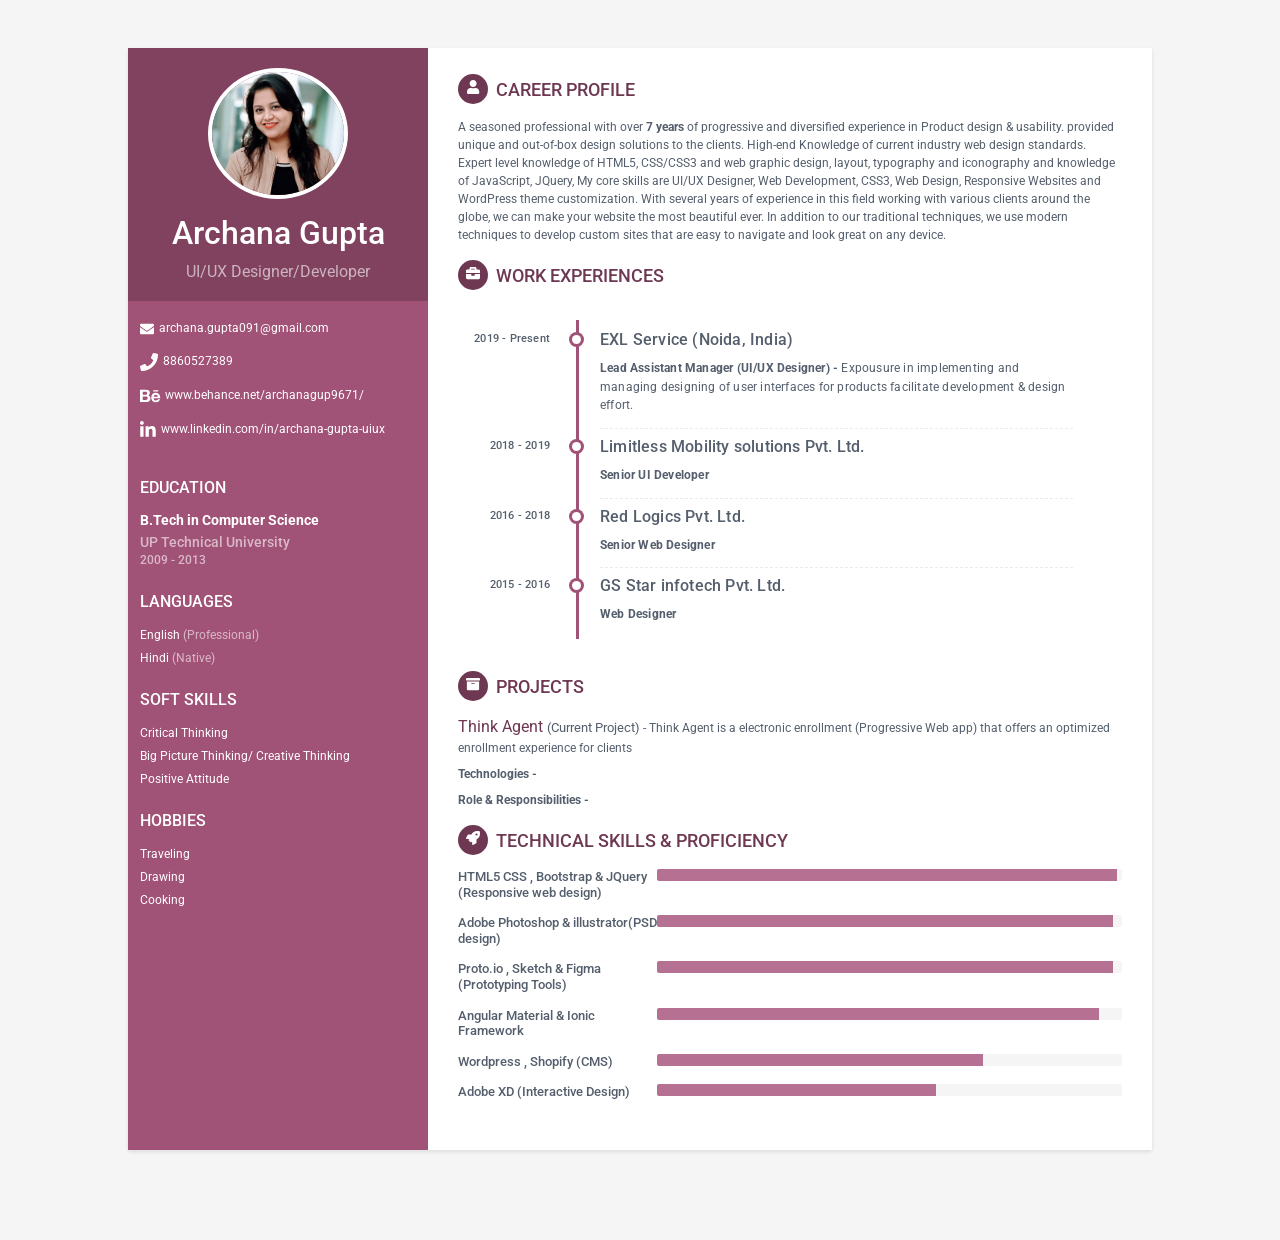
==== index.html @ 9b6590a5 "intial commit" ====
<!DOCTYPE html>
<html lang="en">
<head>
    <title>Archana Gupta Resume</title>
    
    <!-- Meta -->
    <meta charset="utf-8">
    <meta http-equiv="X-UA-Compatible" content="IE=edge">
    <meta name="viewport" content="width=device-width, initial-scale=1.0">
    <meta name="description" content="">
    <meta name="author" content="">    
    <link rel="shortcut icon" href="favicon.ico">  
    <!-- Google Font -->
    <link href='https://fonts.googleapis.com/css?family=Roboto:400,500,400italic,300italic,300,500italic,700,700italic,900,900italic' rel='stylesheet' type='text/css'>
    <!-- FontAwesome JS-->
	<script defer src="assets/fontawesome/js/all.min.js"></script>
    <!-- Global CSS -->
    <link rel="stylesheet" href="assets/plugins/bootstrap/css/bootstrap.min.css">   
    <!-- Theme CSS -->  
    <link id="theme-style" rel="stylesheet" href="assets/css/orbit-4.css">
</head> 

<body>
    <div class="wrapper mt-lg-5">
        <div class="sidebar-wrapper">
            <div class="profile-container">
                <img class="profile" src="assets/images/archana-profile.jpg" width="140px" alt="" />
                <h1 class="name">Archana Gupta</h1>
                <h3 class="tagline">UI/UX Designer/Developer</h3>
            </div><!--//profile-container-->
            
            <div class="contact-container container-block">
                <ul class="list-unstyled contact-list">
                    <li class="email"><i class="fas fa-envelope"></i><a href="mailto: archana.gupta091@gmail.com">archana.gupta091@gmail.com</a></li>
                    <li class="phone"><i class="fas fa-phone"></i><a href="tel:8860527389">8860527389</a></li>
                    <li class="website"><i class="fab fa-behance"></i><a href="https://www.behance.net/archanagup9671/" target="_blank">www.behance.net/archanagup9671/</a></li>
                    <li class="linkedin"><i class="fab fa-linkedin-in"></i><a href="https://www.linkedin.com/in/archana-gupta-uiux" target="_blank">www.linkedin.com/in/archana-gupta-uiux</a></li>
                    <!-- <li class="github"><i class="fab fa-github"></i><a href="#" target="_blank">github.com/username</a></li> -->
                    <!-- <li class="twitter"><i class="fab fa-twitter"></i><a href="https://twitter.com/3rdwave_themes" target="_blank">@twittername</a></li> -->
                </ul>
            </div><!--//contact-container-->
            <div class="education-container container-block">
                <h2 class="container-block-title">Education</h2>
                <div class="item">
                    <h4 class="degree">B.Tech in Computer Science</h4>
                    <h5 class="meta">UP Technical University</h5>
	                    <div class="time">2009 - 2013</div>
                </div><!--//item-->
                <!-- <div class="item">
                    <h4 class="degree">BSc in Applied Mathematics</h4>
                    <h5 class="meta">Bristol University</h5>
                    <div class="time">2012 - 2016</div>
                </div>//item -->
            </div><!--//education-container-->
            
            <div class="languages-container container-block">
                <h2 class="container-block-title">Languages</h2>
                <ul class="list-unstyled interests-list">
                    <li>English <span class="lang-desc"> (Professional)</span></li>
                    <li>Hindi <span class="lang-desc">(Native)</span></li>
               
                </ul>
            </div><!--//interests-->
            <div class="interests-container container-block">
                <h2 class="container-block-title">Soft Skills</h2>
                <ul class="list-unstyled interests-list">
                    <li>Critical Thinking</li>
                    <li>Big Picture Thinking/ Creative Thinking</li>
                    <li>Positive Attitude</li>
                </ul>
            </div><!--//interests-->
            <div class="interests-container container-block">
                <h2 class="container-block-title">Hobbies</h2>
                <ul class="list-unstyled interests-list">
                    <li>Traveling</li>
                    <li>Drawing</li>
                    <li>Cooking</li>
                </ul>
            </div><!--//interests-->
            
        </div><!--//sidebar-wrapper-->
        
        <div class="main-wrapper">
            
            <section class="section summary-section">
                <h2 class="section-title"><span class="icon-holder"><i class="fas fa-user"></i></span>Career Profile</h2>
                <div class="summary">
                    <p>
                         A seasoned professional with over <b> 7 years </b> of progressive and diversified experience 
                         in Product design  & usability. provided unique and out-of-box design solutions to the clients. High-end Knowledge of
                        current industry web design standards. Expert level knowledge of HTML5, CSS/CSS3 and web graphic design, 
                         layout, typography and iconography and knowledge of JavaScript, JQuery, My core skills are UI/UX Designer,
                           Web Development, CSS3, Web Design, Responsive Websites and WordPress theme customization.
                            With several years of experience in this field working with various clients around the globe,
                             we can make your website the most beautiful ever. In addition to our traditional techniques,
                              we use modern techniques to develop
                         custom sites that are easy to navigate and look great on any device.</p>
                </div><!--//summary-->
            </section><!--//section-->
            
            <section class="section experiences-section">
                <h2 class="section-title"><span class="icon-holder"><i class="fas fa-briefcase"></i></span>work Experiences</h2>
                
				<div class="container work-timeline">
    <div class="row">
        <div class="col-md-12">
            <div class="card">
                <div class="card-body">
                    
                    <div id="content">
                        <ul class="timeline">
                            <li class="event" data-date="2019 - Present">
                                <h3>EXL Service (Noida, India)</h3>
                                <p><b>Lead Assistant Manager (UI/UX Designer) - </b> Expousure in implementing and managing designing of user interfaces for products
                                    facilitate development & design effort. 
                                </p>
                            </li>
                            <li class="event" data-date="2018 - 2019">
                                <h3>Limitless Mobility solutions Pvt. Ltd.</h3>
                                <p><b>Senior UI Developer  </b> </p>
                            </li>
                            <li class="event" data-date="2016 - 2018">
                                <h3>Red Logics Pvt. Ltd.</h3>
                                <p><b> Senior Web Designer  </b></p>
                            </li>
                            <li class="event" data-date="2015 - 2016">
                                <h3>GS Star infotech Pvt. Ltd.</h3>
                                <p><b> Web Designer </b></p>
                            </li>
                        </ul>
                    </div>
                </div>
            </div>
        </div>
    </div>
</div>
                
            </section>
            
            <section class="section projects-section">
                <h2 class="section-title"><span class="icon-holder"><i class="fas fa-archive"></i></span>Projects</h2>
<!--<div class="intro">

                    <p>Below are the Projects</p>
                </div>-->

                <div class="item">
                   <p> <span class="project-title"><a href="https://play.google.com/store/apps/details?id=com.thinkagent.app&hl=en_IN&gl=US" target="_blank">Think Agent</a> <span style="font-size:13px">(Current Project)</span></span> - 
                    <span class="project-tagline">Think Agent is a electronic enrollment  (Progressive Web app)
                        that offers an optimized enrollment experience
                        for clients</span> </p>
                      <p>  <b><span>Technologies - </span> </b> </p>
                      <p> <b> <Sapn> Role & Responsibilities - </b> </Sapn> </p>
                        
                </div><!--//item-->
            </section><!--//section-->
            
            <section class="skills-section section">
                <h2 class="section-title"><span class="icon-holder"><i class="fas fa-rocket"></i></span>Technical Skills &amp; Proficiency</h2>
                <div class="skillset">        
                    <div class="item">
                        <h3 class="level-title">HTML5 CSS , Bootstrap &amp; JQuery (Responsive web design)</h3>
                        <div class="progress level-bar">
						    <div class="progress-bar theme-progress-bar" role="progressbar" style="width: 99%" aria-valuenow="99" aria-valuemin="0" aria-valuemax="100"></div>
						</div>                               
                    </div><!--//item-->
                    
                    <div class="item">
                        <h3 class="level-title">Adobe Photoshop &amp; illustrator(PSD design)</h3>
                        <div class="progress level-bar">
						    <div class="progress-bar theme-progress-bar" role="progressbar" style="width: 98%" aria-valuenow="98" aria-valuemin="0" aria-valuemax="100"></div>
						</div>                              
                    </div><!--//item-->
                    
                    <div class="item">
                        <h3 class="level-title">Proto.io , Sketch &amp; Figma (Prototyping Tools) </h3>
                        <div class="progress level-bar">
						    <div class="progress-bar theme-progress-bar" role="progressbar" style="width: 98%" aria-valuenow="98" aria-valuemin="0" aria-valuemax="100"></div>
						</div>                                 
                    </div><!--//item-->
                    
                    <div class="item">
                        <h3 class="level-title">Angular Material &amp; Ionic Framework </h3>
                        <div class="progress level-bar">
							    <div class="progress-bar theme-progress-bar" role="progressbar" style="width: 95%" aria-valuenow="95" aria-valuemin="0" aria-valuemax="100"></div>
						</div>                                
                    </div><!--//item-->
                    
                    <div class="item">
                        <h3 class="level-title">Wordpress , Shopify (CMS) </h3>
                        <div class="progress level-bar">
						    <div class="progress-bar theme-progress-bar" role="progressbar" style="width: 70%" aria-valuenow="85" aria-valuemin="0" aria-valuemax="100"></div>
						</div>                                  
                    </div><!--//item-->
                    
                    <div class="item">
                        <h3 class="level-title">Adobe XD (Interactive Design)</h3>
                        <div class="progress level-bar">
						    <div class="progress-bar theme-progress-bar" role="progressbar" style="width: 60%" aria-valuenow="60" aria-valuemin="0" aria-valuemax="100"></div>
						</div>                                 
                    </div><!--//item-->
                    
                </div>  
            </section><!--//skills-section-->
            
        </div><!--//main-body-->
    </div>
 
    <footer class="footer">
        <div class="text-center">

        </div><!--//container-->
    </footer><!--//footer-->
        
</body>
</html>
---- assets/css/orbit-4.css ----
body {
  font-family: "Roboto", sans-serif;
  color: #545E6C;
  background: #f5f5f5;
  font-size:12px;
  -webkit-font-smoothing: antialiased;
  -moz-osx-font-smoothing: grayscale;
}

h1, h2, h3, h4, h5, h6 {
  font-weight: 700;
}

a {
  color: #6e3852;
  text-decoration: none;
}
a:hover {
  text-decoration: underline;
  color: #3c1e2c;
  -webkit-transition: all 0.4s ease-in-out;
  -moz-transition: all 0.4s ease-in-out;
  -ms-transition: all 0.4s ease-in-out;
  -o-transition: all 0.4s ease-in-out;
}
a:focus {
  text-decoration: none;
}

p {
  line-height: 1.5;
  margin-bottom:8px
}

.wrapper {
  background: #A15277;
  max-width: 1024px;
  margin: 0 auto;
  position: relative;
  -webkit-box-shadow: 0px 2px 4px rgba(0, 0, 0, 0.1);
  -moz-box-shadow: 0px 2px 4px rgba(0, 0, 0, 0.1);
  box-shadow: 0px 2px 4px rgba(0, 0, 0, 0.1);
}

.sidebar-wrapper {
  background: #A15277;
  position: absolute;
  left: 0;
  width: 300px;
  height: 100%;
  min-height: 800px;
  color: #fff;
}
.sidebar-wrapper a {
  color: #fff;
}
.sidebar-wrapper .profile-container {
  padding: 20px 10px 20px;
  background: rgba(0, 0, 0, 0.2);
  text-align: center;
  color: #fff;
}
.sidebar-wrapper .name {
  font-size: 32px;
  font-weight: 500;
  margin-top: 0;
  margin-bottom: 10px;
}
.sidebar-wrapper .tagline {
  color: rgba(255, 255, 255, 0.6);
  font-size: 16px;
  font-weight: 400;
  margin-top: 0;
  margin-bottom: 0;
}
.sidebar-wrapper .profile {
  margin-bottom: 15px;
  border:4px solid #fff;
  border-radius: 50%;
}
.sidebar-wrapper .contact-list .svg-inline--fa {
  margin-right: 5px;
  font-size: 18px;
  vertical-align: middle;
}
.sidebar-wrapper .contact-list li {
  margin-bottom: 15px;
}
.sidebar-wrapper .contact-list li:last-child {
  margin-bottom: 0;
}
.sidebar-wrapper .contact-list .email .svg-inline--fa {
  font-size: 14px;
}
.sidebar-wrapper .container-block {
  padding:18px 6px 5px 12px;
}
.sidebar-wrapper .container-block-title {
  text-transform: uppercase;
  font-size: 16px;
  font-weight: 500;
  margin-top: 0;
  margin-bottom: 15px;
}
.sidebar-wrapper .degree {
  font-size: 14px;
  margin-top: 0;
  margin-bottom: 5px;
}
.sidebar-wrapper .education-container .item {
  margin-bottom: 15px;
}
.sidebar-wrapper .education-container .item:last-child {
  margin-bottom: 0;
}
.sidebar-wrapper .education-container .meta {
  color: rgba(255, 255, 255, 0.6);
  font-weight: 500;
  margin-bottom: 0px;
  margin-top: 0;
  font-size: 14px;
}
.sidebar-wrapper .education-container .time {
  color: rgba(255, 255, 255, 0.6);
  font-weight: 500;
  margin-bottom: 0px;
}
.sidebar-wrapper .languages-container .lang-desc {
  color: rgba(255, 255, 255, 0.6);
}
.sidebar-wrapper .languages-list {
  margin-bottom: 0;
}
.sidebar-wrapper .languages-list li {
  margin-bottom: 10px;
}
.sidebar-wrapper .languages-list li:last-child {
  margin-bottom: 0;
}
.sidebar-wrapper .interests-list {
  margin-bottom: 0;
}
.sidebar-wrapper .interests-list li {
  margin-bottom: 5px;
}
.sidebar-wrapper .interests-list li:last-child {
  margin-bottom: 0;
}

.main-wrapper {
  background: #fff;
  padding:30px 30px 30px 20px;
  padding-left: 330px;
}
.main-wrapper .section-title {
  text-transform: uppercase;
  font-size: 18px;
  font-weight: 500;
  color: #6e3852;
  position: relative;
  margin-top: 0;
  margin-bottom: 10px;
}
.main-wrapper .section-title .icon-holder {
  width: 30px;
  height: 30px;
  margin-right: 8px;
  display: inline-block;
  color: #fff;
  -webkit-border-radius: 50%;
  -moz-border-radius: 50%;
  -ms-border-radius: 50%;
  -o-border-radius: 50%;
  border-radius: 50%;
  -moz-background-clip: padding;
  -webkit-background-clip: padding-box;
  background-clip: padding-box;
  background: #6e3852;
  text-align: center;
  font-size: 16px;
  position: relative;
  top: -4px;
}
.main-wrapper .section-title .icon-holder .svg-inline--fa {
  font-size: 14px;
  margin-top: 6px;
}
.main-wrapper .section {
  margin-bottom: 20px;
}
.main-wrapper .experiences-section .item {
  margin-bottom: 30px;
}
.main-wrapper .upper-row {
  position: relative;
  overflow: hidden;
  margin-bottom: 2px;
}
.main-wrapper .job-title {
  color: #3F4650;
  font-size: 16px;
  margin-top: 0;
  margin-bottom: 0;
  font-weight: 500;
}
.main-wrapper .time {
  position: absolute;
  right: 0;
  top: 0;
  color: #97AAC3;
}
.main-wrapper .company {
  margin-bottom: 10px;
  color: #97AAC3;
}
.main-wrapper .project-title {
  font-size: 16px;
  font-weight: 400;
  margin-top: 0;
  margin-bottom: 5px;
}
.main-wrapper .projects-section .intro {
  margin-bottom: 5px;
}
.main-wrapper .projects-section .item {
  margin-bottom: 15px;
}

.skillset .item {
  margin-bottom: 15px;
  overflow: hidden;
}
.skillset .level-title {
  font-size: 13px;
  margin-top: 0;
  margin-bottom: 12px;
  font-weight: 500;
}
.skillset .level-bar {
  height: 12px;
  background: #f5f5f5;
  -webkit-border-radius: 2px;
  -moz-border-radius: 2px;
  -ms-border-radius: 2px;
  -o-border-radius: 2px;
  border-radius: 2px;
  -moz-background-clip: padding;
  -webkit-background-clip: padding-box;
  background-clip: padding-box;
}
.skillset .theme-progress-bar {
  background: #b67091;
}

.footer {
  padding: 30px;
  padding-top: 60px;
}
.footer .copyright {
  line-height: 1.6;
  color: #545E6C;
  font-size: 13px;
}
.footer .fa-heart {
  color: #fb866a;
}
@media (max-width:680px){
	.timeline{margin-left:0!important;}
}

@media (max-width: 767.98px) {
  .sidebar-wrapper {
    position: static;
    width: inherit;
  }

  .main-wrapper {
    padding: 30px;
  }

  .main-wrapper .time {
    position: static;
    display: block;
    margin-top: 5px;
  }

  .main-wrapper .upper-row {
    margin-bottom: 0;
  }
   .timeline .event:before {
        left: -30px!important;
        text-align: left;
    }
	.timeline .event:after {
        left: -31.8px;
    }
	.timeline .event {
        padding-top: 30px;
    }
	 .timeline {
        max-width: 98%;
        padding: 25px;
    }
}
@media (min-width: 992px) {
  .skillset .level-title {
    display: inline-block;
    float: left;
    width: 30%;
    margin-bottom: 0;
  }
}

/* Timeline css */
.timeline {
    border-left: 3px solid #A15277;
    border-bottom-right-radius: 4px;
    border-top-right-radius: 4px;
    margin: 0 auto;
    letter-spacing: 0.2px;
    position: relative;
    line-height: 1.4em;
    font-size: 1.03em;
    padding:10px 21px;
    list-style: none;
    text-align: left;
    max-width:100%;
	margin-left:90px;
}
.timeline .event p{margin-bottom:5px;}

.timeline h1 {
    font-weight: 300;
    font-size: 1.4em;
}

.timeline h2,
.timeline h3 {
    font-weight: 500;
    font-size: 1rem;
    margin-bottom: 10px;
}

.timeline .event {
    border-bottom: 1px dashed #e8ebf1;
    padding-bottom: 8px;
    margin-bottom: 8px;
    position: relative;
}
.timeline .event:last-of-type {
    padding-bottom: 0;
    margin-bottom: 0;
    border: none;
}

.timeline .event:before,
.timeline .event:after {
    position: absolute;
    display: block;
    top: 0;
}

.timeline .event:before {
    left: -170px;
    content: attr(data-date);
    text-align: right;
    font-weight: 500;
    font-size: 0.9em;
    min-width: 120px;
	
}
.timeline .event:after {
    -webkit-box-shadow: 0 0 0 3px #A15277;
    box-shadow: 0 0 0 3px #A15277;
    left: -27.8px;
    background: #fff;
    border-radius: 50%;
    height: 9px;
    width: 9px;
    content: "";
    top: 5px;
}
.work-timeline .card{border:none;}
.rtl .timeline {
    border-left: 0;
    text-align: right;
    border-bottom-right-radius: 0;
    border-top-right-radius: 0;
    border-bottom-left-radius: 4px;
    border-top-left-radius: 4px;
    border-right: 3px solid #A15277;
}
.rtl .timeline .event::before {
    left: 0;
    right: -170px;
}
.rtl .timeline .event::after {
    left: 0;
    right: -55.8px;
}
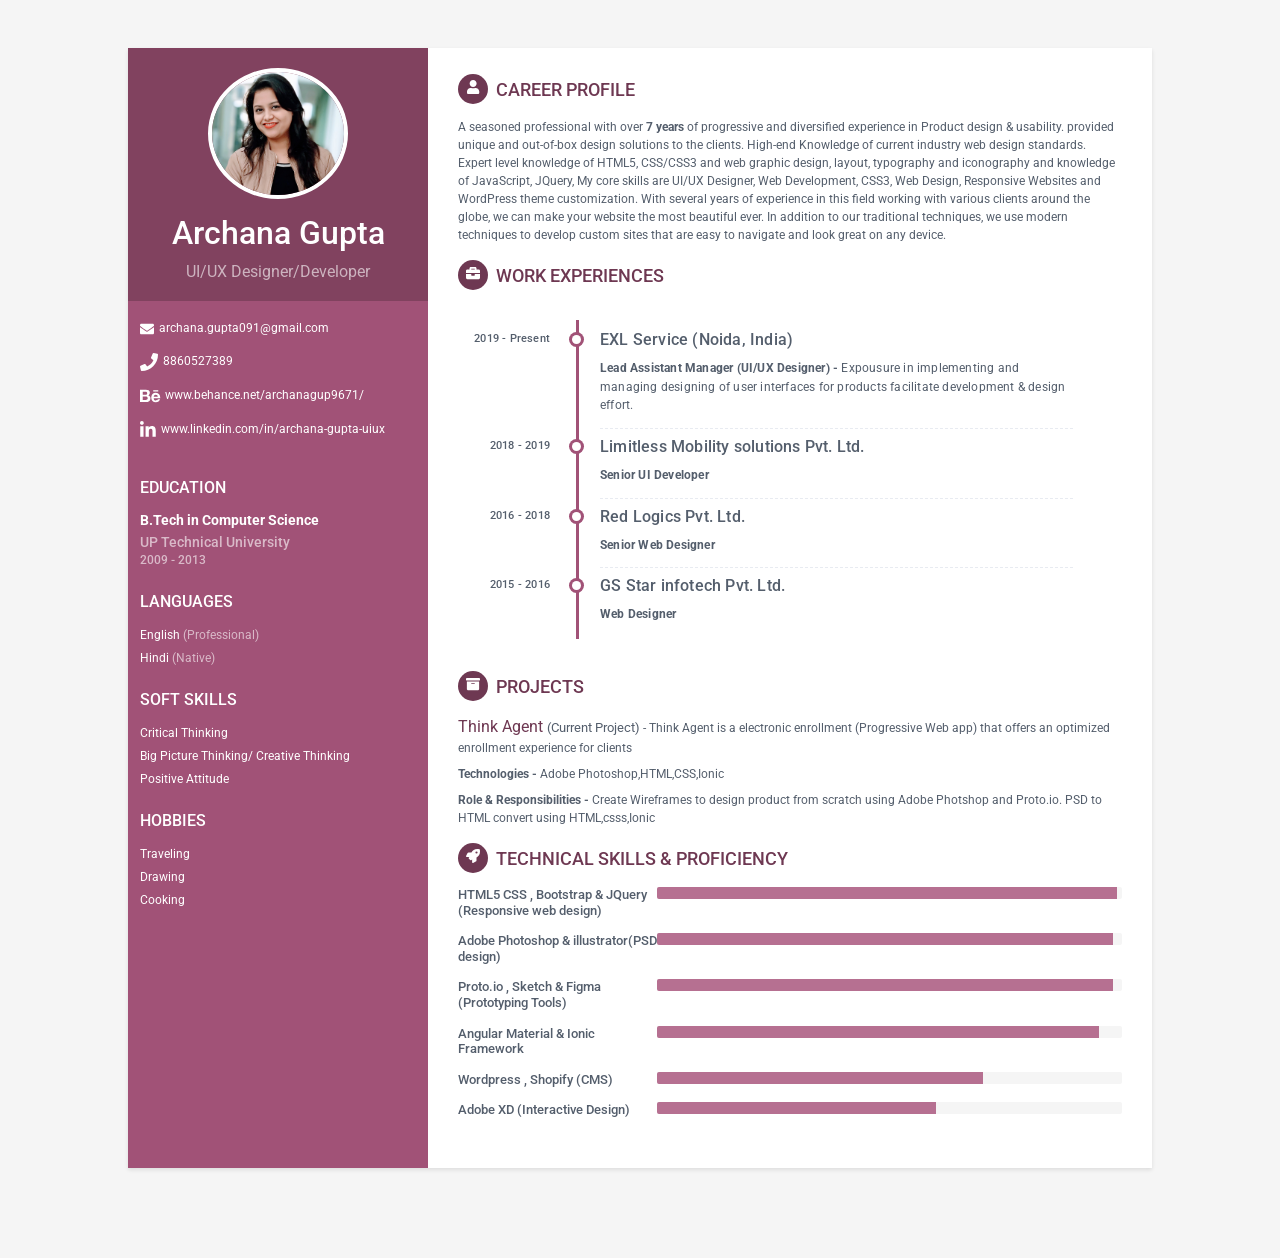
==== commit d61aceba: "Add role in project section" ====
--- a/index.html
+++ b/index.html
@@ -149,9 +149,9 @@
                     <span class="project-tagline">Think Agent is a electronic enrollment  (Progressive Web app)
                         that offers an optimized enrollment experience
                         for clients</span> </p>
-                      <p>  <b><span>Technologies - </span> </b> </p>
-                      <p> <b> <Sapn> Role & Responsibilities - </b> </Sapn> </p>
-                        
+                        <p>  <b><span>Technologies - </span> </b> Adobe Photoshop,HTML,CSS,Ionic  </p>
+                        <p> <b> <Sapn> Role & Responsibilities - </b> </Sapn> Create Wireframes to design product from scratch using Adobe Photshop and 
+                      Proto.io. PSD to HTML convert using HTML,csss,Ionic </p>
                 </div><!--//item-->
             </section><!--//section-->
             
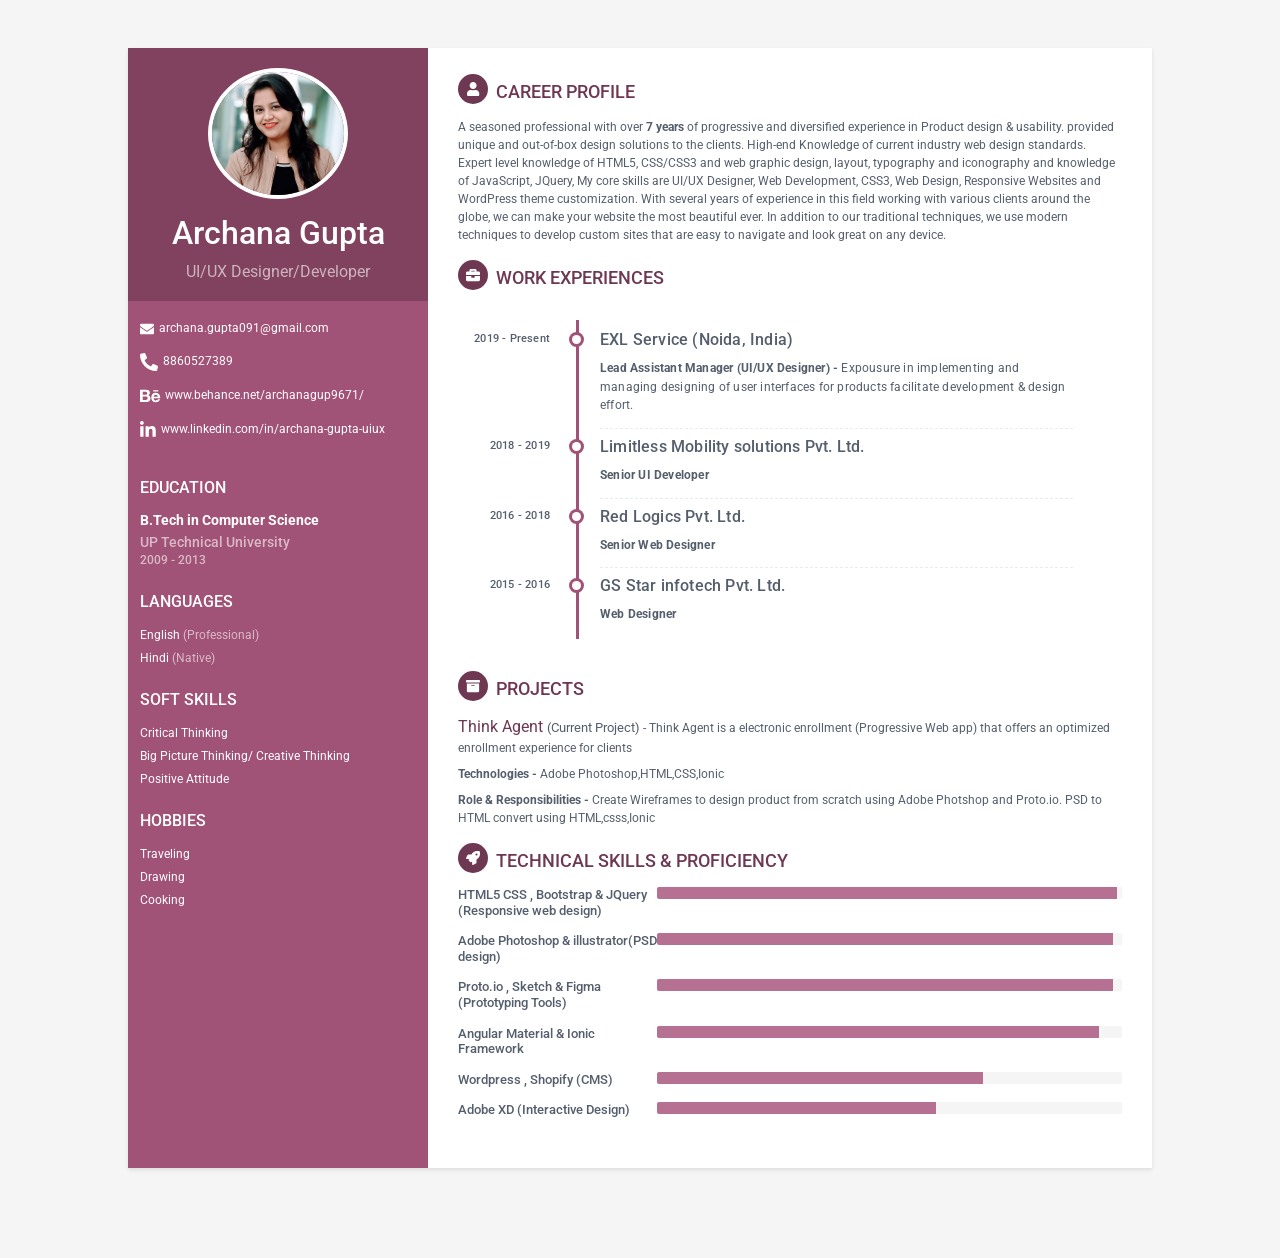
==== commit 0d3ee20a: "css changes" ====
--- a/index.html
+++ b/index.html
@@ -32,7 +32,7 @@
             <div class="contact-container container-block">
                 <ul class="list-unstyled contact-list">
                     <li class="email"><i class="fas fa-envelope"></i><a href="mailto: archana.gupta091@gmail.com">archana.gupta091@gmail.com</a></li>
-                    <li class="phone"><i class="fas fa-phone"></i><a href="tel:8860527389">8860527389</a></li>
+                    <li class="phone" ><i class="fas fa-phone" style="transform: rotate(90deg);"></i><a href="tel:8860527389">8860527389</a></li>
                     <li class="website"><i class="fab fa-behance"></i><a href="https://www.behance.net/archanagup9671/" target="_blank">www.behance.net/archanagup9671/</a></li>
                     <li class="linkedin"><i class="fab fa-linkedin-in"></i><a href="https://www.linkedin.com/in/archana-gupta-uiux" target="_blank">www.linkedin.com/in/archana-gupta-uiux</a></li>
                     <!-- <li class="github"><i class="fab fa-github"></i><a href="#" target="_blank">github.com/username</a></li> -->
--- a/assets/css/orbit-4.css
+++ b/assets/css/orbit-4.css
@@ -184,7 +184,7 @@
 }
 .main-wrapper .section-title .icon-holder .svg-inline--fa {
   font-size: 14px;
-  margin-top: 6px;
+  margin-top: 8px;
 }
 .main-wrapper .section {
   margin-bottom: 20px;
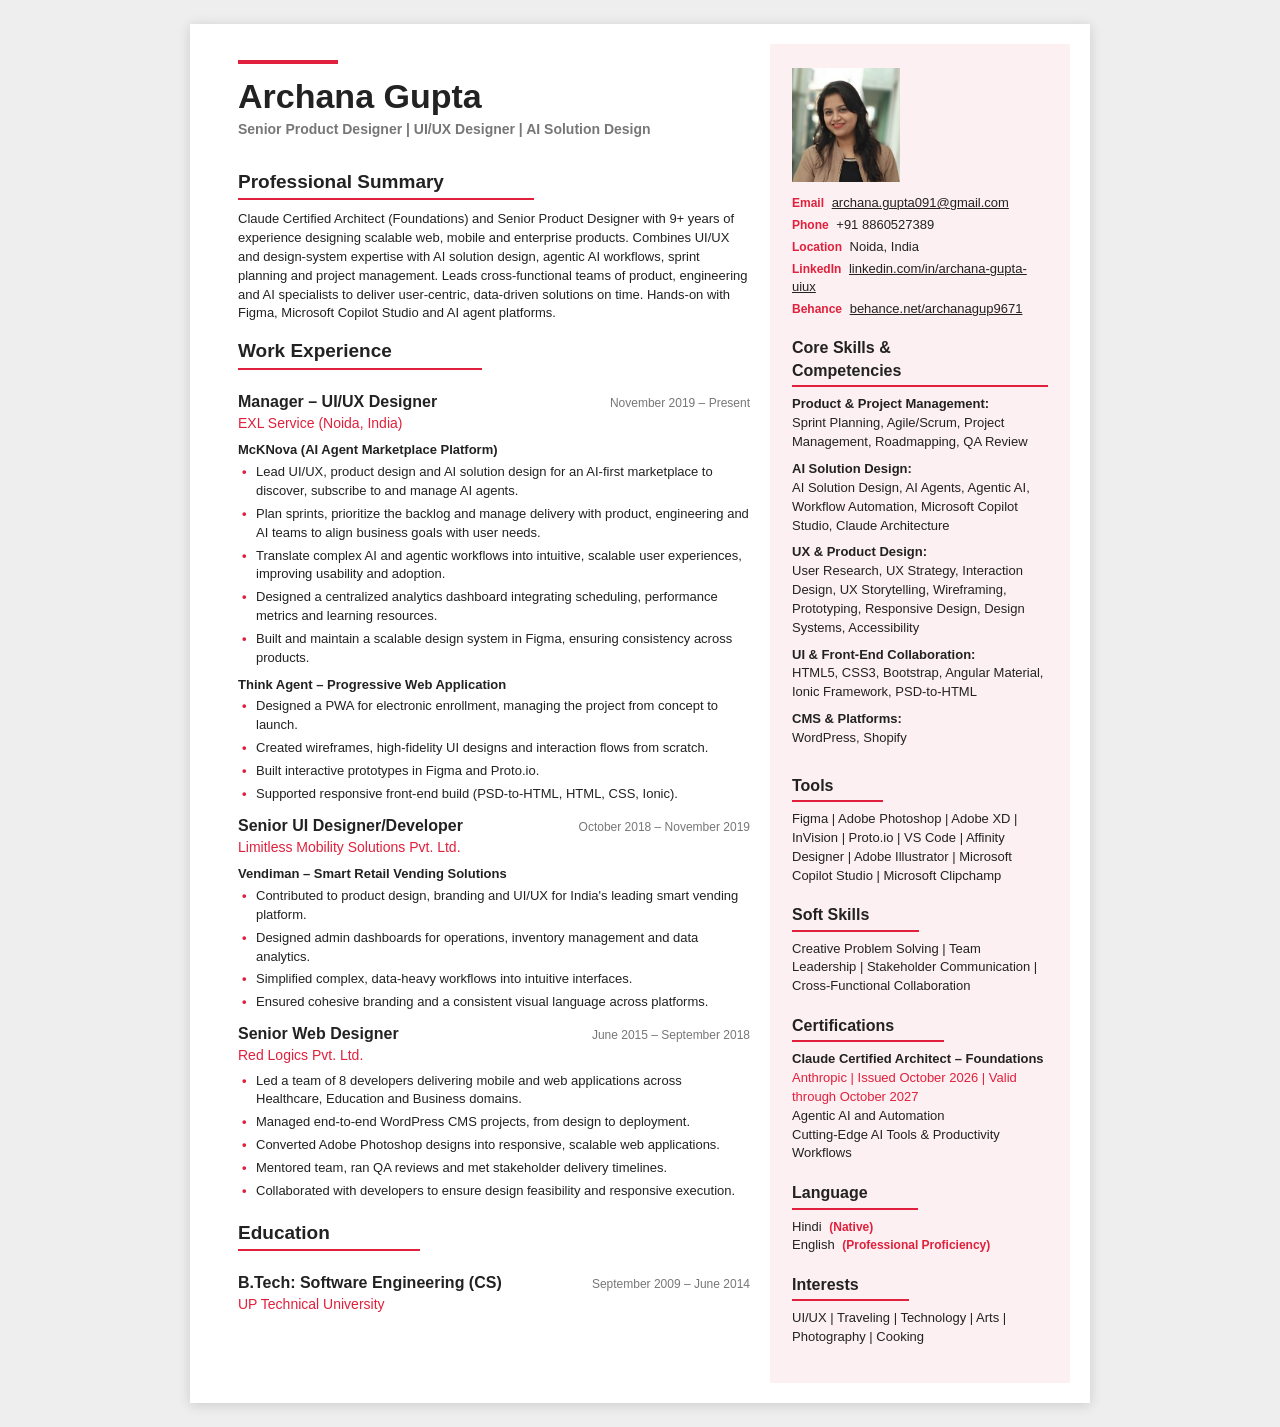
==== commit a25f55fe: "index.html" ====
--- a/index.html
+++ b/index.html
@@ -1,217 +1,204 @@
 <!DOCTYPE html>
 <html lang="en">
 <head>
-    <title>Archana Gupta Resume</title>
-    
-    <!-- Meta -->
-    <meta charset="utf-8">
-    <meta http-equiv="X-UA-Compatible" content="IE=edge">
-    <meta name="viewport" content="width=device-width, initial-scale=1.0">
-    <meta name="description" content="">
-    <meta name="author" content="">    
-    <link rel="shortcut icon" href="favicon.ico">  
-    <!-- Google Font -->
-    <link href='https://fonts.googleapis.com/css?family=Roboto:400,500,400italic,300italic,300,500italic,700,700italic,900,900italic' rel='stylesheet' type='text/css'>
-    <!-- FontAwesome JS-->
-	<script defer src="assets/fontawesome/js/all.min.js"></script>
-    <!-- Global CSS -->
-    <link rel="stylesheet" href="assets/plugins/bootstrap/css/bootstrap.min.css">   
-    <!-- Theme CSS -->  
-    <link id="theme-style" rel="stylesheet" href="assets/css/orbit-4.css">
-</head> 
-
+<meta charset="UTF-8">
+<meta name="viewport" content="width=device-width, initial-scale=1">
+<title>Archana Gupta – Senior Product Designer</title>
+<style>
+  :root {
+    --accent: #e0203c;
+    --text: #222;
+    --muted: #777;
+    --sidebar-bg: #fdf0f2;
+  }
+  * { box-sizing: border-box; margin: 0; padding: 0; }
+  body {
+    font-family: "Helvetica Neue", Arial, sans-serif;
+    font-size: 13px;
+    line-height: 1.45;
+    color: var(--text);
+    background: #eee;
+    padding: 24px 12px;
+  }
+  .page {
+    max-width: 900px;
+    margin: 0 auto;
+    background: #fff;
+    display: grid;
+    grid-template-columns: 1fr 320px;
+    box-shadow: 0 2px 12px rgba(0,0,0,.15);
+  }
+  .main { padding: 36px 20px 36px 48px; }
+  .main::before {
+    content: "";
+    display: block;
+    width: 100px;
+    height: 4px;
+    background: var(--accent);
+    margin-bottom: 14px;
+  }
+  .sidebar {
+    background: var(--sidebar-bg);
+    padding: 24px 22px 36px;
+    margin: 20px 20px 20px 0;
+  }
+  h1 { font-size: 34px; line-height: 1.1; }
+  .tagline { color: var(--muted); font-weight: 700; font-size: 14px; margin: 4px 0 14px; }
+  h2 {
+    font-size: 19px;
+    display: inline-block;
+    padding-bottom: 3px;
+    border-bottom: 2px solid var(--accent);
+    padding-right: 90px;
+    margin: 14px 0 10px;
+  }
+  .sidebar h2 { font-size: 16px; padding-right: 50px; margin: 18px 0 8px; }
+  .sidebar h2:first-of-type { margin-top: 14px; }
+  .job-head { display: flex; justify-content: space-between; align-items: baseline; gap: 10px; margin-top: 10px; }
+  .job-head h3 { font-size: 16px; }
+  .date { color: var(--muted); font-size: 12px; white-space: nowrap; }
+  .company { color: var(--accent); font-size: 14px; margin-bottom: 6px; }
+  h4 { font-size: 13px; margin: 8px 0 3px; }
+  ul { list-style: none; }
+  ul li { position: relative; padding-left: 18px; margin-bottom: 4px; }
+  ul li::before { content: "•"; color: var(--accent); position: absolute; left: 4px; font-weight: 700; }
+  .photo {
+    width: 108px; height: 114px;
+    background: #e9c9cf;
+    color: #fff;
+    display: flex; align-items: center; justify-content: center;
+    font-size: 36px; font-weight: 700;
+    overflow: hidden;
+  }
+  .photo img { width: 100%; height: 100%; object-fit: cover; object-position: center top; display: block; }
+  .contact { margin-top: 12px; font-size: 13px; }
+  .contact div { margin-bottom: 3px; }
+  .contact b { color: var(--accent); font-size: 12px; margin-right: 4px; }
+  .contact a, .edu a { color: var(--text); }
+  .skill-group { margin-bottom: 8px; }
+  .skill-group b { display: block; }
+  .cert b { display: block; }
+  .cert .red, .red { color: var(--accent); }
+  .lang strong { color: var(--accent); font-size: 12px; margin-left: 4px; }
+  .edu .company { margin-bottom: 0; }
+  a { text-decoration-thickness: 1px; }
+
+  @media (max-width: 760px) {
+    .page { grid-template-columns: 1fr; }
+    .main { padding: 24px 20px; }
+    .sidebar { margin: 0; padding: 20px; }
+    .job-head { flex-direction: column; gap: 0; }
+  }
+  @media print {
+    body { background: #fff; padding: 0; }
+    .page { box-shadow: none; max-width: none; }
+    @page { size: A4; margin: 0; }
+  }
+</style>
+</head>
 <body>
-    <div class="wrapper mt-lg-5">
-        <div class="sidebar-wrapper">
-            <div class="profile-container">
-                <img class="profile" src="assets/images/archana-profile.jpg" width="140px" alt="" />
-                <h1 class="name">Archana Gupta</h1>
-                <h3 class="tagline">UI/UX Designer/Developer</h3>
-            </div><!--//profile-container-->
-            
-            <div class="contact-container container-block">
-                <ul class="list-unstyled contact-list">
-                    <li class="email"><i class="fas fa-envelope"></i><a href="mailto: archana.gupta091@gmail.com">archana.gupta091@gmail.com</a></li>
-                    <li class="phone" ><i class="fas fa-phone" style="transform: rotate(90deg);"></i><a href="tel:8860527389">8860527389</a></li>
-                    <li class="website"><i class="fab fa-behance"></i><a href="https://www.behance.net/archanagup9671/" target="_blank">www.behance.net/archanagup9671/</a></li>
-                    <li class="linkedin"><i class="fab fa-linkedin-in"></i><a href="https://www.linkedin.com/in/archana-gupta-uiux" target="_blank">www.linkedin.com/in/archana-gupta-uiux</a></li>
-                    <!-- <li class="github"><i class="fab fa-github"></i><a href="#" target="_blank">github.com/username</a></li> -->
-                    <!-- <li class="twitter"><i class="fab fa-twitter"></i><a href="https://twitter.com/3rdwave_themes" target="_blank">@twittername</a></li> -->
-                </ul>
-            </div><!--//contact-container-->
-            <div class="education-container container-block">
-                <h2 class="container-block-title">Education</h2>
-                <div class="item">
-                    <h4 class="degree">B.Tech in Computer Science</h4>
-                    <h5 class="meta">UP Technical University</h5>
-	                    <div class="time">2009 - 2013</div>
-                </div><!--//item-->
-                <!-- <div class="item">
-                    <h4 class="degree">BSc in Applied Mathematics</h4>
-                    <h5 class="meta">Bristol University</h5>
-                    <div class="time">2012 - 2016</div>
-                </div>//item -->
-            </div><!--//education-container-->
-            
-            <div class="languages-container container-block">
-                <h2 class="container-block-title">Languages</h2>
-                <ul class="list-unstyled interests-list">
-                    <li>English <span class="lang-desc"> (Professional)</span></li>
-                    <li>Hindi <span class="lang-desc">(Native)</span></li>
-               
-                </ul>
-            </div><!--//interests-->
-            <div class="interests-container container-block">
-                <h2 class="container-block-title">Soft Skills</h2>
-                <ul class="list-unstyled interests-list">
-                    <li>Critical Thinking</li>
-                    <li>Big Picture Thinking/ Creative Thinking</li>
-                    <li>Positive Attitude</li>
-                </ul>
-            </div><!--//interests-->
-            <div class="interests-container container-block">
-                <h2 class="container-block-title">Hobbies</h2>
-                <ul class="list-unstyled interests-list">
-                    <li>Traveling</li>
-                    <li>Drawing</li>
-                    <li>Cooking</li>
-                </ul>
-            </div><!--//interests-->
-            
-        </div><!--//sidebar-wrapper-->
-        
-        <div class="main-wrapper">
-            
-            <section class="section summary-section">
-                <h2 class="section-title"><span class="icon-holder"><i class="fas fa-user"></i></span>Career Profile</h2>
-                <div class="summary">
-                    <p>
-                         A seasoned professional with over <b> 7 years </b> of progressive and diversified experience 
-                         in Product design  & usability. provided unique and out-of-box design solutions to the clients. High-end Knowledge of
-                        current industry web design standards. Expert level knowledge of HTML5, CSS/CSS3 and web graphic design, 
-                         layout, typography and iconography and knowledge of JavaScript, JQuery, My core skills are UI/UX Designer,
-                           Web Development, CSS3, Web Design, Responsive Websites and WordPress theme customization.
-                            With several years of experience in this field working with various clients around the globe,
-                             we can make your website the most beautiful ever. In addition to our traditional techniques,
-                              we use modern techniques to develop
-                         custom sites that are easy to navigate and look great on any device.</p>
-                </div><!--//summary-->
-            </section><!--//section-->
-            
-            <section class="section experiences-section">
-                <h2 class="section-title"><span class="icon-holder"><i class="fas fa-briefcase"></i></span>work Experiences</h2>
-                
-				<div class="container work-timeline">
-    <div class="row">
-        <div class="col-md-12">
-            <div class="card">
-                <div class="card-body">
-                    
-                    <div id="content">
-                        <ul class="timeline">
-                            <li class="event" data-date="2019 - Present">
-                                <h3>EXL Service (Noida, India)</h3>
-                                <p><b>Lead Assistant Manager (UI/UX Designer) - </b> Expousure in implementing and managing designing of user interfaces for products
-                                    facilitate development & design effort. 
-                                </p>
-                            </li>
-                            <li class="event" data-date="2018 - 2019">
-                                <h3>Limitless Mobility solutions Pvt. Ltd.</h3>
-                                <p><b>Senior UI Developer  </b> </p>
-                            </li>
-                            <li class="event" data-date="2016 - 2018">
-                                <h3>Red Logics Pvt. Ltd.</h3>
-                                <p><b> Senior Web Designer  </b></p>
-                            </li>
-                            <li class="event" data-date="2015 - 2016">
-                                <h3>GS Star infotech Pvt. Ltd.</h3>
-                                <p><b> Web Designer </b></p>
-                            </li>
-                        </ul>
-                    </div>
-                </div>
-            </div>
-        </div>
-    </div>
+<div class="page">
+
+  <!-- MAIN COLUMN -->
+  <main class="main">
+    <h1>Archana Gupta</h1>
+    <p class="tagline">Senior Product Designer | UI/UX Designer | AI Solution Design</p>
+
+    <h2>Professional Summary</h2>
+    <p>Claude Certified Architect (Foundations) and Senior Product Designer with 9+ years of experience designing scalable web, mobile and enterprise products. Combines UI/UX and design-system expertise with AI solution design, agentic AI workflows, sprint planning and project management. Leads cross-functional teams of product, engineering and AI specialists to deliver user-centric, data-driven solutions on time. Hands-on with Figma, Microsoft Copilot Studio and AI agent platforms.</p>
+
+    <h2>Work Experience</h2>
+
+    <div class="job-head"><h3>Manager – UI/UX Designer</h3><span class="date">November 2019 – Present</span></div>
+    <div class="company">EXL Service (Noida, India)</div>
+
+    <h4>McKNova (AI Agent Marketplace Platform)</h4>
+    <ul>
+      <li>Lead UI/UX, product design and AI solution design for an AI-first marketplace to discover, subscribe to and manage AI agents.</li>
+      <li>Plan sprints, prioritize the backlog and manage delivery with product, engineering and AI teams to align business goals with user needs.</li>
+      <li>Translate complex AI and agentic workflows into intuitive, scalable user experiences, improving usability and adoption.</li>
+      <li>Designed a centralized analytics dashboard integrating scheduling, performance metrics and learning resources.</li>
+      <li>Built and maintain a scalable design system in Figma, ensuring consistency across products.</li>
+    </ul>
+
+    <h4>Think Agent – Progressive Web Application</h4>
+    <ul>
+      <li>Designed a PWA for electronic enrollment, managing the project from concept to launch.</li>
+      <li>Created wireframes, high-fidelity UI designs and interaction flows from scratch.</li>
+      <li>Built interactive prototypes in Figma and Proto.io.</li>
+      <li>Supported responsive front-end build (PSD-to-HTML, HTML, CSS, Ionic).</li>
+    </ul>
+
+    <div class="job-head"><h3>Senior UI Designer/Developer</h3><span class="date">October 2018 – November 2019</span></div>
+    <div class="company">Limitless Mobility Solutions Pvt. Ltd.</div>
+    <h4>Vendiman – Smart Retail Vending Solutions</h4>
+    <ul>
+      <li>Contributed to product design, branding and UI/UX for India's leading smart vending platform.</li>
+      <li>Designed admin dashboards for operations, inventory management and data analytics.</li>
+      <li>Simplified complex, data-heavy workflows into intuitive interfaces.</li>
+      <li>Ensured cohesive branding and a consistent visual language across platforms.</li>
+    </ul>
+
+    <div class="job-head"><h3>Senior Web Designer</h3><span class="date">June 2015 – September 2018</span></div>
+    <div class="company">Red Logics Pvt. Ltd.</div>
+    <ul>
+      <li>Led a team of 8 developers delivering mobile and web applications across Healthcare, Education and Business domains.</li>
+      <li>Managed end-to-end WordPress CMS projects, from design to deployment.</li>
+      <li>Converted Adobe Photoshop designs into responsive, scalable web applications.</li>
+      <li>Mentored team, ran QA reviews and met stakeholder delivery timelines.</li>
+      <li>Collaborated with developers to ensure design feasibility and responsive execution.</li>
+    </ul>
+
+    <h2>Education</h2>
+    <div class="edu">
+      <div class="job-head"><h3>B.Tech: Software Engineering (CS)</h3><span class="date">September 2009 – June 2014</span></div>
+      <div class="company">UP Technical University</div>
+    </div>
+  </main>
+
+  <!-- SIDEBAR -->
+  <aside class="sidebar">
+    <div class="photo"><img src="[data-uri]" alt="Archana Gupta"></div>
+
+    <div class="contact">
+      <div><b>Email</b> <a href="mailto:archana.gupta091@gmail.com">archana.gupta091@gmail.com</a></div>
+      <div><b>Phone</b> +91 8860527389</div>
+      <div><b>Location</b> Noida, India</div>
+      <div><b>LinkedIn</b> <a href="https://linkedin.com/in/archana-gupta-uiux">linkedin.com/in/archana-gupta-uiux</a></div>
+      <div><b>Behance</b> <a href="https://behance.net/archanagup9671">behance.net/archanagup9671</a></div>
+    </div>
+
+    <h2>Core Skills &amp; Competencies</h2>
+    <div class="skill-group"><b>Product &amp; Project Management:</b>Sprint Planning, Agile/Scrum, Project Management, Roadmapping, QA Review</div>
+    <div class="skill-group"><b>AI Solution Design:</b>AI Solution Design, AI Agents, Agentic AI, Workflow Automation, Microsoft Copilot Studio, Claude Architecture</div>
+    <div class="skill-group"><b>UX &amp; Product Design:</b>User Research, UX Strategy, Interaction Design, UX Storytelling, Wireframing, Prototyping, Responsive Design, Design Systems, Accessibility</div>
+    <div class="skill-group"><b>UI &amp; Front-End Collaboration:</b>HTML5, CSS3, Bootstrap, Angular Material, Ionic Framework, PSD-to-HTML</div>
+    <div class="skill-group"><b>CMS &amp; Platforms:</b>WordPress, Shopify</div>
+
+    <h2>Tools</h2>
+    <p>Figma | Adobe Photoshop | Adobe XD | InVision | Proto.io | VS Code | Affinity Designer | Adobe Illustrator | Microsoft Copilot Studio | Microsoft Clipchamp</p>
+
+    <h2>Soft Skills</h2>
+    <p>Creative Problem Solving | Team Leadership | Stakeholder Communication | Cross-Functional Collaboration</p>
+
+    <h2>Certifications</h2>
+    <div class="cert">
+      <b>Claude Certified Architect – Foundations</b>
+      <div class="red">Anthropic | Issued October 2026 | Valid through October 2027</div>
+      <div>Agentic AI and Automation</div>
+      <div>Cutting-Edge AI Tools &amp; Productivity Workflows</div>
+    </div>
+
+    <h2>Language</h2>
+    <div class="lang">
+      <div>Hindi <strong>(Native)</strong></div>
+      <div>English <strong>(Professional Proficiency)</strong></div>
+    </div>
+
+    <h2>Interests</h2>
+    <p>UI/UX | Traveling | Technology | Arts | Photography | Cooking</p>
+  </aside>
+
 </div>
-                
-            </section>
-            
-            <section class="section projects-section">
-                <h2 class="section-title"><span class="icon-holder"><i class="fas fa-archive"></i></span>Projects</h2>
-<!--<div class="intro">
-
-                    <p>Below are the Projects</p>
-                </div>-->
-
-                <div class="item">
-                   <p> <span class="project-title"><a href="https://play.google.com/store/apps/details?id=com.thinkagent.app&hl=en_IN&gl=US" target="_blank">Think Agent</a> <span style="font-size:13px">(Current Project)</span></span> - 
-                    <span class="project-tagline">Think Agent is a electronic enrollment  (Progressive Web app)
-                        that offers an optimized enrollment experience
-                        for clients</span> </p>
-                        <p>  <b><span>Technologies - </span> </b> Adobe Photoshop,HTML,CSS,Ionic  </p>
-                        <p> <b> <Sapn> Role & Responsibilities - </b> </Sapn> Create Wireframes to design product from scratch using Adobe Photshop and 
-                      Proto.io. PSD to HTML convert using HTML,csss,Ionic </p>
-                </div><!--//item-->
-            </section><!--//section-->
-            
-            <section class="skills-section section">
-                <h2 class="section-title"><span class="icon-holder"><i class="fas fa-rocket"></i></span>Technical Skills &amp; Proficiency</h2>
-                <div class="skillset">        
-                    <div class="item">
-                        <h3 class="level-title">HTML5 CSS , Bootstrap &amp; JQuery (Responsive web design)</h3>
-                        <div class="progress level-bar">
-						    <div class="progress-bar theme-progress-bar" role="progressbar" style="width: 99%" aria-valuenow="99" aria-valuemin="0" aria-valuemax="100"></div>
-						</div>                               
-                    </div><!--//item-->
-                    
-                    <div class="item">
-                        <h3 class="level-title">Adobe Photoshop &amp; illustrator(PSD design)</h3>
-                        <div class="progress level-bar">
-						    <div class="progress-bar theme-progress-bar" role="progressbar" style="width: 98%" aria-valuenow="98" aria-valuemin="0" aria-valuemax="100"></div>
-						</div>                              
-                    </div><!--//item-->
-                    
-                    <div class="item">
-                        <h3 class="level-title">Proto.io , Sketch &amp; Figma (Prototyping Tools) </h3>
-                        <div class="progress level-bar">
-						    <div class="progress-bar theme-progress-bar" role="progressbar" style="width: 98%" aria-valuenow="98" aria-valuemin="0" aria-valuemax="100"></div>
-						</div>                                 
-                    </div><!--//item-->
-                    
-                    <div class="item">
-                        <h3 class="level-title">Angular Material &amp; Ionic Framework </h3>
-                        <div class="progress level-bar">
-							    <div class="progress-bar theme-progress-bar" role="progressbar" style="width: 95%" aria-valuenow="95" aria-valuemin="0" aria-valuemax="100"></div>
-						</div>                                
-                    </div><!--//item-->
-                    
-                    <div class="item">
-                        <h3 class="level-title">Wordpress , Shopify (CMS) </h3>
-                        <div class="progress level-bar">
-						    <div class="progress-bar theme-progress-bar" role="progressbar" style="width: 70%" aria-valuenow="85" aria-valuemin="0" aria-valuemax="100"></div>
-						</div>                                  
-                    </div><!--//item-->
-                    
-                    <div class="item">
-                        <h3 class="level-title">Adobe XD (Interactive Design)</h3>
-                        <div class="progress level-bar">
-						    <div class="progress-bar theme-progress-bar" role="progressbar" style="width: 60%" aria-valuenow="60" aria-valuemin="0" aria-valuemax="100"></div>
-						</div>                                 
-                    </div><!--//item-->
-                    
-                </div>  
-            </section><!--//skills-section-->
-            
-        </div><!--//main-body-->
-    </div>
- 
-    <footer class="footer">
-        <div class="text-center">
-
-        </div><!--//container-->
-    </footer><!--//footer-->
-        
 </body>
-</html> 
-
+</html>
